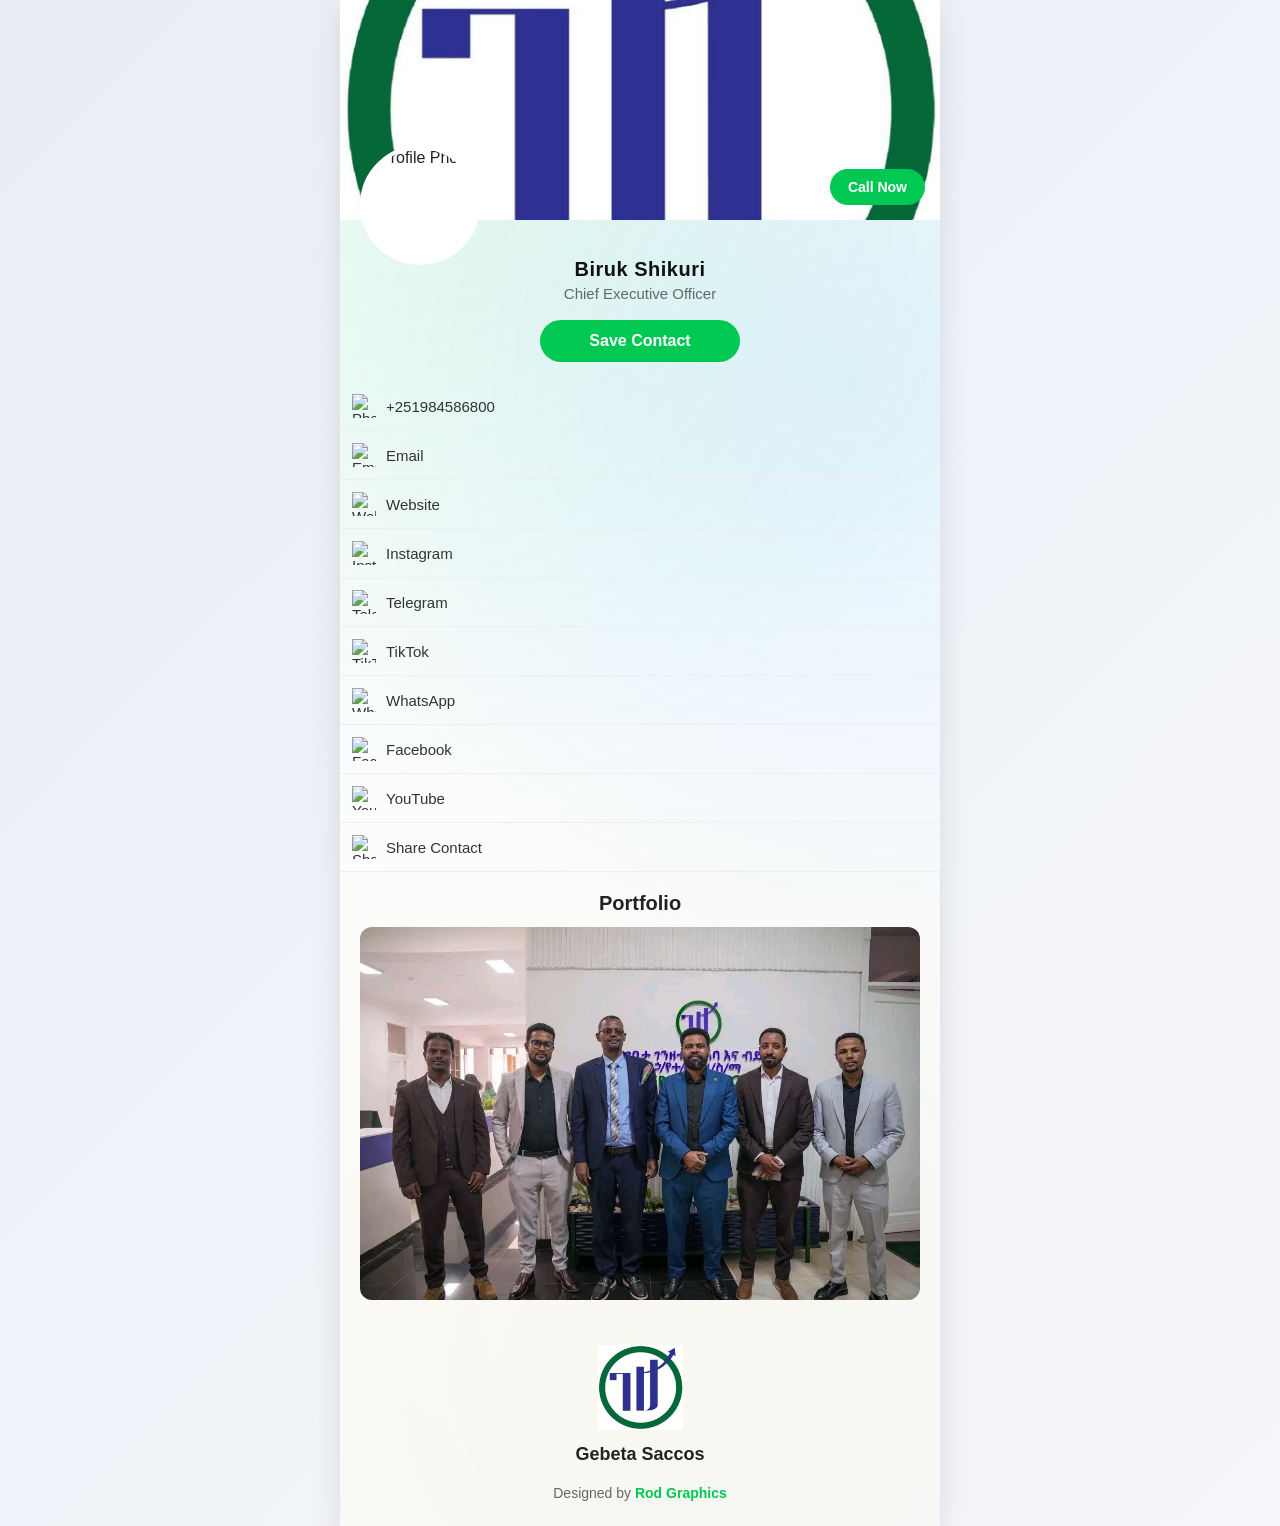
==== index2.html @ 53e9bac4 "initial commit" ====
<!DOCTYPE html>
<html lang="en">
<head>
  <meta charset="UTF-8" />
  <meta name="viewport" content="width=device-width, initial-scale=1.0" />

  <title>Gebeta Saccos</title>

  <!-- CSS -->
  <link rel="stylesheet" href="/style2.css" />

  <!-- Favicon -->
  <link rel="icon" href="favicon.ico" type="image/x-icon" />
</head>

<body>

  <!-- TOP BANNER -->
  <!-- <div class="promotion-banner">
    ✨ Want an NFC card like this?
    <a href="https://rodcards.com.et">Order yours now!</a>
  </div> -->

  <div class="container">

    <!-- COVER PHOTO -->
    <div class="cover-photo" id="coverPhoto">
      <img
        src="image/4.png"
        alt="Cover Photo"
        style="width:100%; height:100%; object-fit:cover;"
      />

      <img
        src="image/1.jpg"
        alt="Profile Photo"
        class="profile-img"
        id="profilePhoto"
        data-img="image/1.jpg"
      />

      <a href="tel:+251916131313" class="call-now">
        Call Now
      </a>
    </div>

    <!-- PROFILE INFO -->
    <!-- <div class="role">
      gebeta Saccos SACCOS Financial Cooperative
    </div> -->

    <div class="location job-description">
        Biruk Shikuri
    </div>

    <!-- <div class="location">
      Hawassa, Ethiopia
    </div> -->

    <div class="bio">
        Chief Executive Officer
    </div>

    <!-- SAVE CONTACT -->
    <a href="tel:+251984586800" class="save-contact-btn">
      Save Contact
    </a>

    <!-- CONTACT LINKS -->
    <div class="link-row">
      <a href="tel:+251984586800">
        <img src="https://img.icons8.com/ios-filled/50/26e07f/phone.png" alt="Phone">
        <span>+251984586800</span>
      </a>
    </div>

    <div class="link-row">
      <a href="info@gebetasacco.com">
        <img src="https://img.icons8.com/material-rounded/48/new-post.png" alt="Email">
        <span>Email</span>
      </a>
    </div>

    <div class="link-row">
      <a href="https://gebetasaccos.com/" target="_blank">
        <img src="https://img.icons8.com/color/48/internet--v1.png" alt="Website">
        <span>Website</span>
      </a>
    </div>

    <div class="link-row">
      <a href="https://www.instagram.com/reel/DZraP6jifHa/" target="_blank">
        <img src="https://img.icons8.com/fluency/48/instagram-new.png" alt="Instagram">
        <span>Instagram</span>
      </a>
    </div>

    <div class="link-row">
      <a href="https://t.me/GEBETASACCO" target="_blank">
        <img src="https://img.icons8.com/color/48/telegram-app--v1.png" alt="Telegram">
        <span>Telegram</span>
      </a>
    </div>

    <div class="link-row">
      <a href="https://www.tiktok.com/@gebetasaccosltd" target="_blank">
        <img src="https://img.icons8.com/fluency/48/tiktok.png" alt="TikTok">
        <span>TikTok</span>
      </a>
    </div>

    <div class="link-row">
      <a href="https://wa.me/" target="_blank">
        <img src="https://img.icons8.com/color/48/000000/whatsapp--v1.png" alt="WhatsApp">
        <span>WhatsApp</span>
      </a>
    </div>

    <div class="link-row">
      <a href="https://web.facebook.com/people/Gebeta-Sacco/pfbid0zSNKHsiY4v3XsQspHDUfstNKmZz2998vAR2B2VmdSAYkBWt6VbPFVcHTnpqBAWPkl" target="_blank">
        <img src="https://img.icons8.com/color/48/facebook-new.png" alt="Facebook">
        <span>Facebook</span>
      </a>
    </div>

    <div class="link-row">
      <a href="https://www.youtube.com/@GEBETASACCOS" target="_blank">
        <img src="https://img.icons8.com/color/48/youtube-play.png" alt="YouTube">
        <span>YouTube</span>
      </a>
    </div>

    <!-- SHARE BUTTON -->
    <div class="link-row">
      <button
        class="share-btn"
        data-name="Rod Ideas"
        data-phone="+251916131313"
        data-website="https://rodcards.com.et"
      >
        <img src="https://img.icons8.com/material-rounded/48/share.png" alt="Share">
        Share Contact
      </button>
    </div>

    <!-- BANK DETAILS -->
    <div class="banking-section">
      <!-- <button id="bankingBtn">
        Banking Details
      </button> -->

      <div class="bank-details" id="bankDetails">
        <p>
          <strong>Name:</strong>
          Gebeta Saccos 
        </p>

        <p>
          <strong>CBE Account Number:</strong>
          --------
        </p>

        <p>
          <strong>Awash Account Number:</strong>
          --------
        </p>
      </div>
    </div>

    <!-- PORTFOLIO -->
    <div class="portfolio-section">
      <h3>Portfolio</h3>

      <div class="portfolio-image">
        <a href="https://gebetasaccos.com/" target="_blank">
          <img src="image/5.png" alt="Portfolio">
        </a>
      </div>
    </div>

    <!-- BRANDING -->
    <div class="branding">
      <a href="index.html">
        <img src="image/4.png" alt="gebetasaccos Logo" class="logo">
      </a>

      <div class="brand-name">
        Gebeta Saccos 
      </div>

      <div class="brand-desc">
        Designed by
        <a href="https://rodcards.com.et" target="_blank">
          Rod Graphics
        </a>
      </div>
    </div>

    <!-- PROFILE MODAL -->
    <div class="modal" id="profileModal">
      <span class="close-btn" id="closeProfile">&times;</span>
      <img class="modal-content" id="profileModalImg" alt="Profile">
    </div>

  </div>

  <!-- JS -->
  <script src="/script.js"></script>

</body>
</html>
---- style2.css ----
/* RESET */
* {
    margin: 0;
    padding: 0;
    box-sizing: border-box;
    font-family: Arial, sans-serif;
  }
  
  /* BODY */
  body {
    background: linear-gradient(135deg, #e9eef5, #f5f6fa);
    color: #222;
    margin: 0;
    padding: 0;
  }
  
  /* TOP BANNER */
  .promotion-banner {
    background: #111;
    color: white;
    text-align: center;
    padding: 10px;
    font-size: 14px;
  }
  
  .promotion-banner a {
    color: #00ff99;
    text-decoration: none;
    font-weight: bold;
  }
  
  /* MAIN CARD */
  .container {
    max-width: 600px;
    margin: 0 auto;
  
    /* gradient texture background */
    background:
      radial-gradient(circle at 15% 10%, rgba(0, 200, 83, 0.10), transparent 45%),
      radial-gradient(circle at 85% 25%, rgba(0, 153, 255, 0.10), transparent 45%),
      radial-gradient(circle at 50% 90%, rgba(255, 200, 0, 0.05), transparent 50%),
      linear-gradient(135deg, #ffffff, #f7f9fc);
  
    /* ❗ removed rounding */
    border-radius: 0;
  
    box-shadow: 0 10px 30px rgba(0, 0, 0, 0.10);
    overflow: hidden;
  }
  
  /* COVER PHOTO */
  .cover-photo {
    position: relative;
    height: 220px;
    background: linear-gradient(135deg, #d9d9d9, #f0f0f0);
  }
  
  /* PROFILE IMAGE */
  .profile-img {
    width: 120px;
    height: 120px;
    border-radius: 50%;
    position: absolute;
    bottom: -45px;
    left: 20px;
    border: 4px solid #fff;
    background: #fff;
    object-fit: cover;
    z-index: 10;
  }
  
  /* CALL BUTTON */
  .call-now {
    position: absolute;
    right: 15px;
    bottom: 15px;
    background: #00c853;
    color: white;
    text-decoration: none;
    padding: 10px 18px;
    border-radius: 50px;
    font-size: 14px;
    font-weight: bold;
    z-index: 5;
    transition: 0.3s;
  }
  
  .call-now:hover {
    background: #00b248;
  }
  
  /* NAME */
  .location {
    text-align: center;
    margin-top: 38px;
    font-size: 20px;
    font-weight: 700;
    color: #111;
    letter-spacing: 0.5px;
  }
  
  /* JOB TITLE / BIO */
  .bio {
    text-align: center;
    margin-top: 4px;
    margin-bottom: 18px;
    color: #666;
    font-size: 15px;
    padding: 0 10px;
  }
  
  /* SAVE CONTACT */
  .save-contact-btn {
    display: block;
    width: 60%;
    max-width: 200px;
    margin: 10px auto 20px;
    padding: 12px 18px;
    background: #00c853;
    color: white;
    text-decoration: none;
    text-align: center;
    border-radius: 999px;
    font-weight: bold;
    transition: 0.3s ease;
  }
  
  .save-contact-btn:hover {
    background: #00b248;
    transform: translateY(-2px);
  }
  
  /* LINKS */
  .link-row {
    display: flex;
    align-items: center;
    padding: 12px;
    border-bottom: 1px solid #eee;
  }
  
  .link-row a,
  .share-btn {
    display: flex;
    gap: 10px;
    align-items: center;
    text-decoration: none;
    color: #333;
    width: 100%;
    font-size: 15px;
  }
  
  .link-row img,
  .share-btn img {
    width: 24px;
    height: 24px;
  }
  
  /* SHARE BUTTON */
  .share-btn {
    background: none;
    border: none;
    cursor: pointer;
  }
  
  /* BANK DETAILS */
  .bank-details {
    display: none;
    margin-top: 10px;
    background: #f1f1f1;
    padding: 12px;
    border-radius: 8px;
    text-align: left;
  }
  
  .bank-details p {
    margin-bottom: 8px;
  }
  
  /* PORTFOLIO */
  .portfolio-section {
    padding: 20px;
  }
  
  .portfolio-section h3 {
    text-align: center;
    margin-bottom: 12px;
    font-size: 20px;
  }
  
  .portfolio-image img {
    width: 100%;
    border-radius: 12px;
    display: block;
    transition: 0.3s;
  }
  
  .portfolio-image img:hover {
    transform: scale(1.02);
  }
  
  /* BRANDING */
  .branding {
    text-align: center;
    padding: 25px 20px;
  }
  
  .logo {
    width: 85px;
  }
  
  .brand-name {
    margin-top: 10px;
    font-size: 18px;
    font-weight: bold;
  }
  
  .brand-desc {
    margin-top: 20px;
    color: #666;
    font-size: 14px;
  }
  
  .brand-desc a {
    color: #00c853;
    text-decoration: none;
    font-weight: bold;
  }
  
  /* MODAL */
  .modal {
    display: none;
    position: fixed;
    z-index: 999;
    left: 0;
    top: 0;
    width: 100%;
    height: 100%;
    background: rgba(0, 0, 0, 0.85);
    justify-content: center;
    align-items: center;
  }
  
  .modal-content {
    max-width: 90%;
    max-height: 90%;
    border-radius: 10px;
  }
  
  .close-btn {
    position: absolute;
    top: 20px;
    right: 20px;
    font-size: 35px;
    color: white;
    cursor: pointer;
  }
  
  /* MOBILE */
  @media (max-width: 768px) {
    .cover-photo {
      height: 180px;
    }
  
    .profile-img {
      width: 100px;
      height: 100px;
      bottom: -40px;
      left: 15px;
    }
  
    .location {
      margin-top: 55px;
      font-size: 24px;
    }
  
    .bio {
      font-size: 14px;
    }
  
    .save-contact-btn {
      width: 85%;
    }
  }
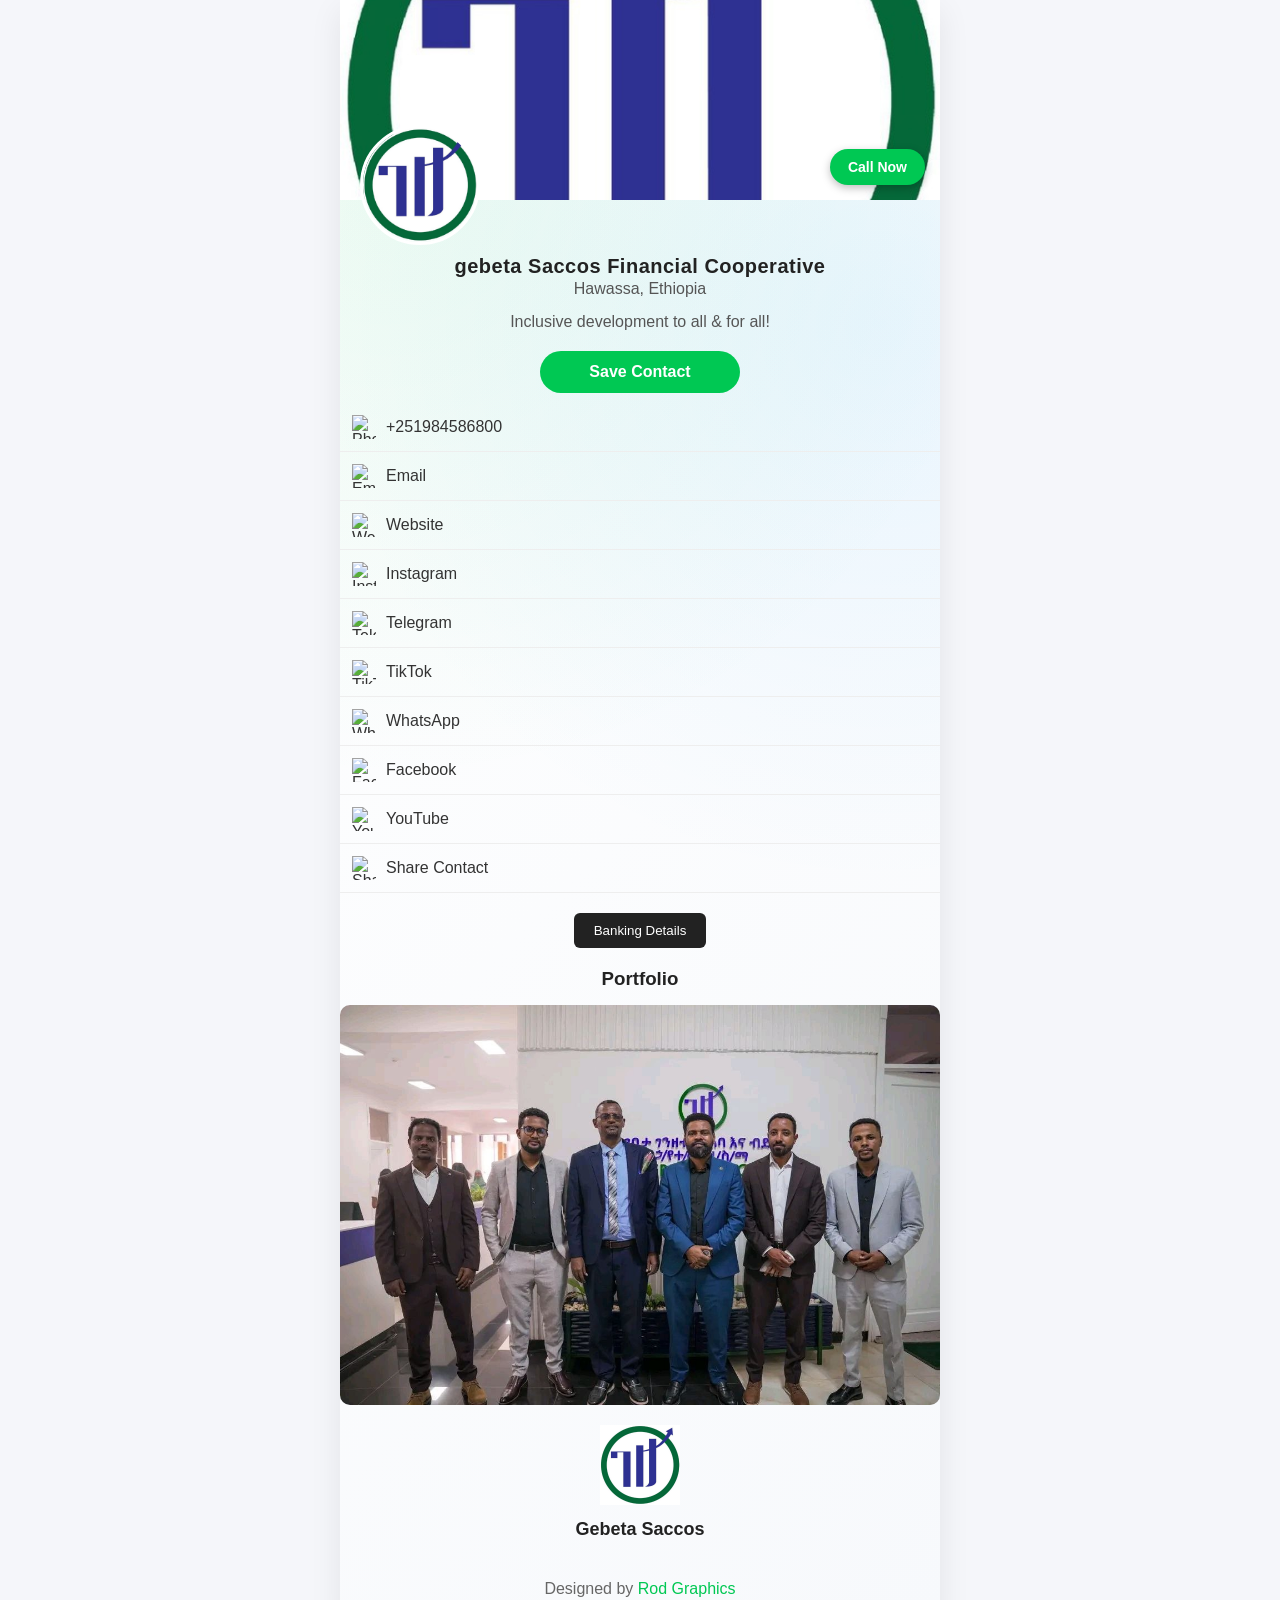
==== commit fe560f1d: "change 1" ====
--- a/index2.html
+++ b/index2.html
@@ -32,11 +32,11 @@
       />
 
       <img
-        src="image/1.jpg"
+        src="image/4.png"
         alt="Profile Photo"
         class="profile-img"
         id="profilePhoto"
-        data-img="image/1.jpg"
+        data-img="image/4.png"
       />
 
       <a href="tel:+251916131313" class="call-now">
@@ -50,15 +50,15 @@
     </div> -->
 
     <div class="location job-description">
-        Biruk Shikuri
-    </div>
-
-    <!-- <div class="location">
+      gebeta Saccos Financial Cooperative
+    </div>
+
+    <div class="location">
       Hawassa, Ethiopia
-    </div> -->
+    </div>
 
     <div class="bio">
-        Chief Executive Officer
+      Inclusive development to all & for all!
     </div>
 
     <!-- SAVE CONTACT -->
@@ -145,9 +145,9 @@
 
     <!-- BANK DETAILS -->
     <div class="banking-section">
-      <!-- <button id="bankingBtn">
+      <button id="bankingBtn">
         Banking Details
-      </button> -->
+      </button>
 
       <div class="bank-details" id="bankDetails">
         <p>
@@ -180,7 +180,7 @@
 
     <!-- BRANDING -->
     <div class="branding">
-      <a href="index.html">
+      <a href="index2.html">
         <img src="image/4.png" alt="gebetasaccos Logo" class="logo">
       </a>
 
@@ -208,4 +208,10 @@
   <script src="/script.js"></script>
 
 </body>
-</html>+</html>   
+   
+   
+   
+   
+   
+   
--- a/style2.css
+++ b/style2.css
@@ -8,10 +8,8 @@
   
   /* BODY */
   body {
-    background: linear-gradient(135deg, #e9eef5, #f5f6fa);
+    background: #f5f6fa;
     color: #222;
-    margin: 0;
-    padding: 0;
   }
   
   /* TOP BANNER */
@@ -29,30 +27,28 @@
     font-weight: bold;
   }
   
-  /* MAIN CARD */
+  /* MAIN CARD (WITH TEXTURE) */
   .container {
     max-width: 600px;
-    margin: 0 auto;
-  
-    /* gradient texture background */
+    margin: auto;
+  
     background:
-      radial-gradient(circle at 15% 10%, rgba(0, 200, 83, 0.10), transparent 45%),
-      radial-gradient(circle at 85% 25%, rgba(0, 153, 255, 0.10), transparent 45%),
-      radial-gradient(circle at 50% 90%, rgba(255, 200, 0, 0.05), transparent 50%),
+      radial-gradient(circle at 10% 10%, rgba(0, 200, 83, 0.08), transparent 40%),
+      radial-gradient(circle at 90% 20%, rgba(0, 153, 255, 0.08), transparent 40%),
       linear-gradient(135deg, #ffffff, #f7f9fc);
   
-    /* ❗ removed rounding */
+    /* REMOVED BORDER RADIUS (this was causing the rounded top/beginning) */
     border-radius: 0;
   
-    box-shadow: 0 10px 30px rgba(0, 0, 0, 0.10);
+    box-shadow: 0 10px 30px rgba(0, 0, 0, 0.08);
     overflow: hidden;
   }
   
-  /* COVER PHOTO */
+  /* COVER */
   .cover-photo {
     position: relative;
-    height: 220px;
-    background: linear-gradient(135deg, #d9d9d9, #f0f0f0);
+    height: 200px;
+    background: linear-gradient(135deg, #ddd, #eee);
   }
   
   /* PROFILE IMAGE */
@@ -63,71 +59,83 @@
     position: absolute;
     bottom: -45px;
     left: 20px;
-    border: 4px solid #fff;
-    background: #fff;
+    border: 3px solid white;
     object-fit: cover;
-    z-index: 10;
-  }
-  
-  /* CALL BUTTON */
+    background: white;
+  }
+  
+  /* TEXT (NO CONTENT CHANGE - ONLY SPACING FIX) */
+  
+  /* Company name */
+  .location.job-description {
+    text-align: center;
+    margin-top: 55px;
+    margin-bottom: 2px;
+    color: #222;
+    font-size: 20px;
+    font-weight: bold;
+    letter-spacing: 0.5px;
+  }
+  
+  /* City */
+  .location:not(.job-description) {
+    text-align: center;
+    margin-top: 0px;
+    margin-bottom: 15px;
+    color: #555;
+    font-size: 16px;
+  }
+  
+  /* BIO */
+  .bio {
+    text-align: center;
+    margin-top: 10px;
+    margin-bottom: 20px;
+    color: #555;
+    padding: 0 10px;
+    font-size: 16px;
+  }
+  
+  /* SAVE CONTACT BUTTON */
+  .save-contact-btn {
+    display: block;
+    text-align: center;
+    margin: 10px auto;
+    padding: 12px 18px;
+    width: 60%;
+    max-width: 200px;
+    background: #00c853;
+    color: white;
+    text-decoration: none;
+    border-radius: 999px;
+    font-weight: bold;
+    transition: 0.3s ease;
+  }
+  
+  .save-contact-btn:hover {
+    background: #00b248;
+    transform: translateY(-1px);
+  }
+  
+  /* CALL NOW BUTTON */
   .call-now {
     position: absolute;
+    bottom: 15px;
     right: 15px;
-    bottom: 15px;
+    display: inline-block;
+    padding: 10px 18px;
     background: #00c853;
     color: white;
     text-decoration: none;
-    padding: 10px 18px;
-    border-radius: 50px;
+    border-radius: 999px;
     font-size: 14px;
     font-weight: bold;
-    z-index: 5;
-    transition: 0.3s;
+    z-index: 10;
+    box-shadow: 0 3px 8px rgba(0, 0, 0, 0.25);
   }
   
   .call-now:hover {
     background: #00b248;
-  }
-  
-  /* NAME */
-  .location {
-    text-align: center;
-    margin-top: 38px;
-    font-size: 20px;
-    font-weight: 700;
-    color: #111;
-    letter-spacing: 0.5px;
-  }
-  
-  /* JOB TITLE / BIO */
-  .bio {
-    text-align: center;
-    margin-top: 4px;
-    margin-bottom: 18px;
-    color: #666;
-    font-size: 15px;
-    padding: 0 10px;
-  }
-  
-  /* SAVE CONTACT */
-  .save-contact-btn {
-    display: block;
-    width: 60%;
-    max-width: 200px;
-    margin: 10px auto 20px;
-    padding: 12px 18px;
-    background: #00c853;
-    color: white;
-    text-decoration: none;
-    text-align: center;
-    border-radius: 999px;
-    font-weight: bold;
-    transition: 0.3s ease;
-  }
-  
-  .save-contact-btn:hover {
-    background: #00b248;
-    transform: translateY(-2px);
   }
   
   /* LINKS */
@@ -138,104 +146,120 @@
     border-bottom: 1px solid #eee;
   }
   
-  .link-row a,
-  .share-btn {
+  .link-row a {
     display: flex;
     gap: 10px;
     align-items: center;
     text-decoration: none;
     color: #333;
     width: 100%;
-    font-size: 15px;
-  }
-  
-  .link-row img,
+  }
+  
+  .link-row img {
+    width: 24px;
+    height: 24px;
+  }
+  
+  /* SHARE BUTTON */
+  .share-btn {
+    display: flex;
+    align-items: center;
+    gap: 10px;
+    width: 100%;
+    background: none;
+    border: none;
+    cursor: pointer;
+    font-size: 16px;
+    color: #333;
+  }
+  
   .share-btn img {
     width: 24px;
     height: 24px;
   }
   
-  /* SHARE BUTTON */
-  .share-btn {
-    background: none;
+  /* BANK SECTION */
+  .banking-section {
+    text-align: center;
+    margin: 20px;
+  }
+  
+  #bankingBtn {
+    padding: 10px 20px;
+    background: #222;
+    color: white;
     border: none;
     cursor: pointer;
-  }
-  
-  /* BANK DETAILS */
+    border-radius: 6px;
+  }
+  
   .bank-details {
     display: none;
     margin-top: 10px;
     background: #f1f1f1;
-    padding: 12px;
-    border-radius: 8px;
-    text-align: left;
-  }
-  
-  .bank-details p {
-    margin-bottom: 8px;
+    padding: 10px;
+    border-radius: 6px;
   }
   
   /* PORTFOLIO */
   .portfolio-section {
-    padding: 20px;
+    width: 100%;
+    margin-top: 20px;
   }
   
   .portfolio-section h3 {
     text-align: center;
-    margin-bottom: 12px;
-    font-size: 20px;
+    margin-bottom: 15px;
+  }
+  
+  .portfolio-image {
+    width: 100%;
+    overflow: hidden;
   }
   
   .portfolio-image img {
     width: 100%;
-    border-radius: 12px;
     display: block;
-    transition: 0.3s;
-  }
-  
-  .portfolio-image img:hover {
-    transform: scale(1.02);
+    object-fit: cover;
+    border-radius: 10px;
+    cursor: pointer;
   }
   
   /* BRANDING */
   .branding {
     text-align: center;
-    padding: 25px 20px;
+    padding: 20px;
   }
   
   .logo {
-    width: 85px;
+    width: 80px;
   }
   
   .brand-name {
+    font-size: 18px;
+    font-weight: bold;
     margin-top: 10px;
-    font-size: 18px;
-    font-weight: bold;
   }
   
   .brand-desc {
-    margin-top: 20px;
+    margin-top: 40px;
     color: #666;
-    font-size: 14px;
   }
   
   .brand-desc a {
     color: #00c853;
     text-decoration: none;
-    font-weight: bold;
   }
   
   /* MODAL */
   .modal {
     display: none;
     position: fixed;
-    z-index: 999;
+    top: 0;
     left: 0;
-    top: 0;
     width: 100%;
     height: 100%;
-    background: rgba(0, 0, 0, 0.85);
+    background: rgba(0, 0, 0, 0.8);
     justify-content: center;
     align-items: center;
   }
@@ -243,14 +267,13 @@
   .modal-content {
     max-width: 90%;
     max-height: 90%;
-    border-radius: 10px;
   }
   
   .close-btn {
     position: absolute;
     top: 20px;
     right: 20px;
-    font-size: 35px;
+    font-size: 30px;
     color: white;
     cursor: pointer;
   }
@@ -265,12 +288,15 @@
       width: 100px;
       height: 100px;
       bottom: -40px;
-      left: 15px;
-    }
-  
-    .location {
-      margin-top: 55px;
-      font-size: 24px;
+    }
+  
+    .location.job-description {
+      margin-top: 45px;
+    }
+  
+    .location:not(.job-description) {
+      margin-top: 0;
+      font-size: 22px;
     }
   
     .bio {
@@ -280,4 +306,6 @@
     .save-contact-btn {
       width: 85%;
     }
-  }+  }
+
+
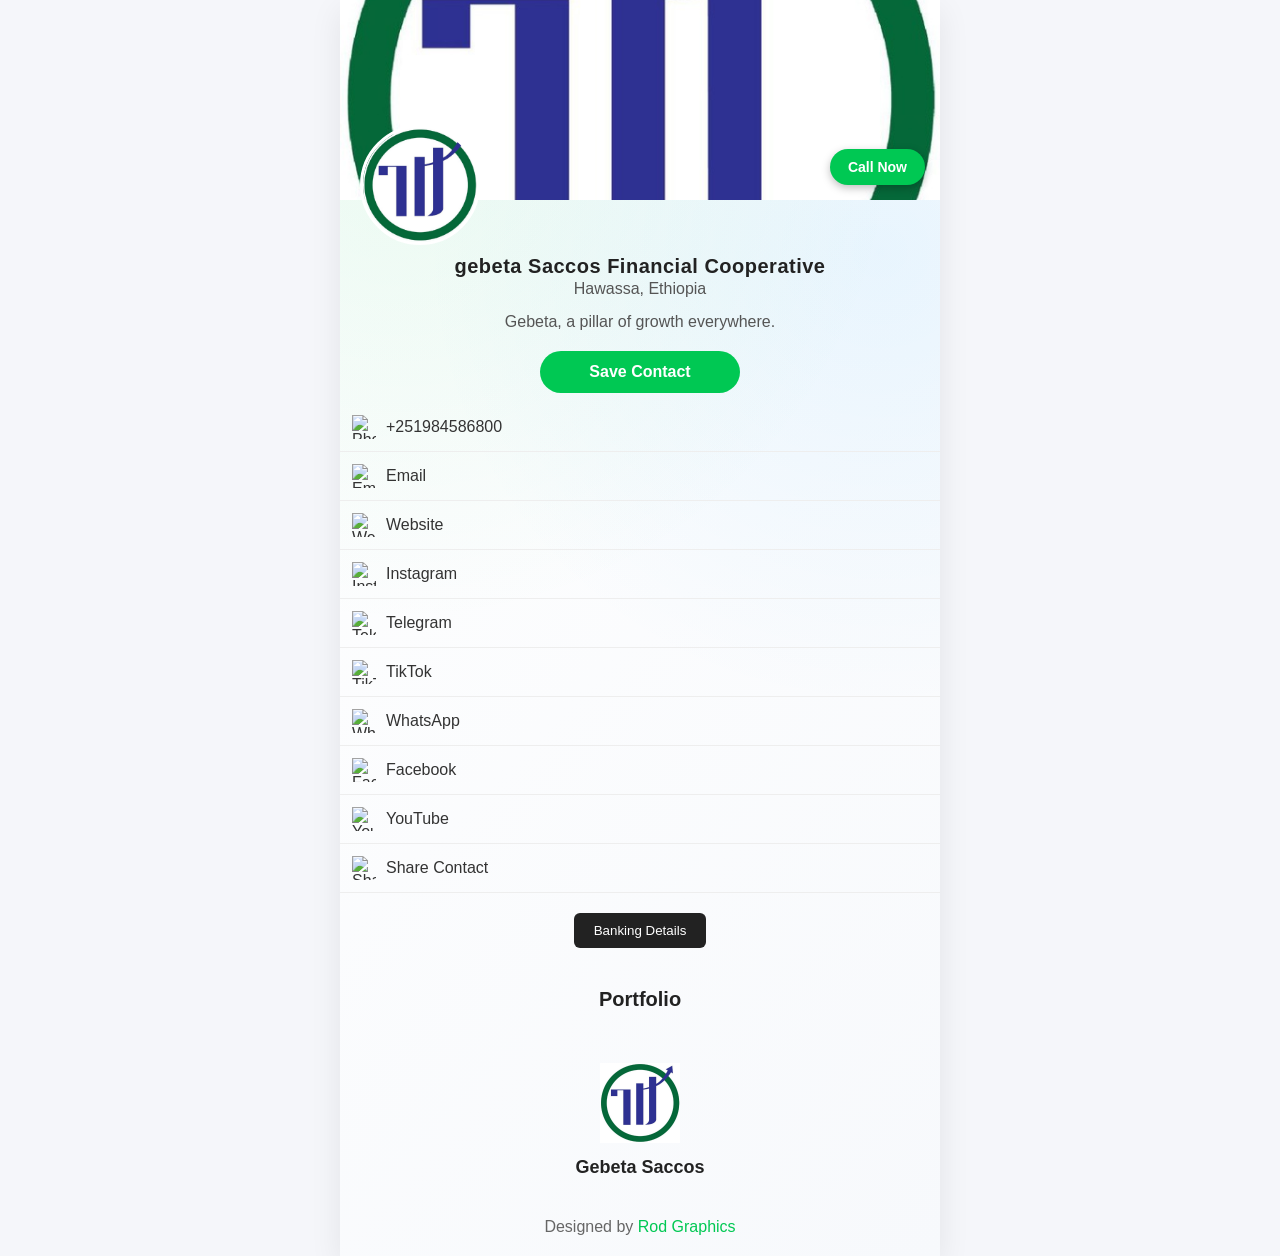
==== commit c0cd9514: "change 2" ====
--- a/index2.html
+++ b/index2.html
@@ -10,7 +10,7 @@
   <link rel="stylesheet" href="/style2.css" />
 
   <!-- Favicon -->
-  <link rel="icon" href="favicon.ico" type="image/x-icon" />
+  <link rel="icon" type="image/png" href="image/4.png" />
 </head>
 
 <body>
@@ -45,10 +45,6 @@
     </div>
 
     <!-- PROFILE INFO -->
-    <!-- <div class="role">
-      gebeta Saccos SACCOS Financial Cooperative
-    </div> -->
-
     <div class="location job-description">
       gebeta Saccos Financial Cooperative
     </div>
@@ -58,7 +54,7 @@
     </div>
 
     <div class="bio">
-      Inclusive development to all & for all!
+      Gebeta, a pillar of growth everywhere.
     </div>
 
     <!-- SAVE CONTACT -->
@@ -75,7 +71,7 @@
     </div>
 
     <div class="link-row">
-      <a href="info@gebetasacco.com">
+      <a href="mailto:info@gebetasacco.com">
         <img src="https://img.icons8.com/material-rounded/48/new-post.png" alt="Email">
         <span>Email</span>
       </a>
@@ -150,32 +146,51 @@
       </button>
 
       <div class="bank-details" id="bankDetails">
-        <p>
-          <strong>Name:</strong>
-          Gebeta Saccos 
-        </p>
-
-        <p>
-          <strong>CBE Account Number:</strong>
-          --------
-        </p>
-
-        <p>
-          <strong>Awash Account Number:</strong>
-          --------
-        </p>
+        <p><strong>Name:</strong> Gebeta Saccos</p>
+        <p><strong>CBE Account Number:</strong> --------</p>
+        <p><strong>Awash Account Number:</strong> --------</p>
       </div>
     </div>
 
     <!-- PORTFOLIO -->
     <div class="portfolio-section">
+
       <h3>Portfolio</h3>
 
-      <div class="portfolio-image">
-        <a href="https://gebetasaccos.com/" target="_blank">
-          <img src="image/5.png" alt="Portfolio">
-        </a>
-      </div>
+      <div class="portfolio-slider">
+
+        <div class="portfolio-image">
+          <a href="https://gebetasaccos.com/" target="_blank">
+            <img src="image/2.JPG" alt="">
+          </a>
+        </div>
+
+        <div class="portfolio-image">
+          <a href="https://gebetasaccos.com/" target="_blank">
+            <img src="image/6.jpg" alt="">
+          </a>
+        </div>
+
+        <div class="portfolio-image">
+          <a href="https://gebetasaccos.com/" target="_blank">
+            <img src="image/7.jpg" alt="">
+          </a>
+        </div>
+
+        <div class="portfolio-image">
+          <a href="https://gebetasaccos.com/" target="_blank">
+            <img src="image/8.jpg" alt="">
+          </a>
+        </div>
+
+        <div class="portfolio-image">
+          <a href="https://gebetasaccos.com/" target="_blank">
+            <img src="image/13.jpg" alt="">
+          </a>
+        </div>
+
+      </div>
+
     </div>
 
     <!-- BRANDING -->
@@ -185,7 +200,7 @@
       </a>
 
       <div class="brand-name">
-        Gebeta Saccos 
+        Gebeta Saccos
       </div>
 
       <div class="brand-desc">
@@ -208,10 +223,4 @@
   <script src="/script.js"></script>
 
 </body>
-</html>   
-   
-   
-   
-   
-   
-   +</html>
--- a/style2.css
+++ b/style2.css
@@ -201,28 +201,25 @@
     border-radius: 6px;
   }
   
-  /* PORTFOLIO */
-  .portfolio-section {
-    width: 100%;
-    margin-top: 20px;
+  /* .portfolio-section {
+    padding: 20px;
   }
   
   .portfolio-section h3 {
     text-align: center;
-    margin-bottom: 15px;
-  }
-  
-  .portfolio-image {
-    width: 100%;
-    overflow: hidden;
+    margin-bottom: 12px;
+    font-size: 20px;
   }
   
   .portfolio-image img {
     width: 100%;
+    border-radius: 12px;
     display: block;
-    object-fit: cover;
-    border-radius: 10px;
-    cursor: pointer;
+    transition: 0.3s;
+  }
+  
+  .portfolio-image img:hover {
+    transform: scale(1.02);
   }
   
   /* BRANDING */
@@ -250,7 +247,103 @@
     color: #00c853;
     text-decoration: none;
   }
-  
+   /* =======================
+   PORTFOLIO SECTION
+======================= */
+
+   .portfolio-section {
+    padding: 20px;
+  }
+  
+  .portfolio-section h3 {
+    text-align: center;
+    margin-bottom: 12px;
+    font-size: 20px;
+  }
+  
+  /* Slider frame */
+  .portfolio-slider {
+    position: relative;
+    width: 100%;
+    overflow: hidden;
+  }
+  
+  /* Slide item */
+  .portfolio-image {
+    position: absolute;
+    width: 100%;
+    top: 0;
+    left: 100%;
+    opacity: 0;
+  
+    animation: portfolioSlide 25s infinite;
+  }
+  
+  /* Image */
+  .portfolio-image img {
+    width: 100%;
+    border-radius: 12px;
+    display: block;
+    object-fit: contain;
+  
+    transition: 0.3s;
+  }
+  
+  .portfolio-image img:hover {
+    transform: scale(1.02);
+  }
+  
+  /* Delay timing */
+  .portfolio-image:nth-child(1) {
+    position: relative;
+    animation-delay: 0s;
+  }
+  
+  .portfolio-image:nth-child(2) {
+    animation-delay: 5s;
+  }
+  
+  .portfolio-image:nth-child(3) {
+    animation-delay: 10s;
+  }
+  
+  .portfolio-image:nth-child(4) {
+    animation-delay: 15s;
+  }
+  
+  .portfolio-image:nth-child(5) {
+    animation-delay: 20s;
+  }
+  
+  /* SLIDER ANIMATION */
+  @keyframes portfolioSlide {
+    0% {
+      left: 100%;
+      opacity: 0;
+    }
+  
+    8% {
+      left: 0;
+      opacity: 1;
+    }
+  
+    28% {
+      left: 0;
+      opacity: 1;
+    }
+  
+    36% {
+      left: -100%;
+      opacity: 0;
+    }
+  
+    100% {
+      left: -100%;
+      opacity: 0;
+    }
+  }
+  
+
   /* MODAL */
   .modal {
     display: none;
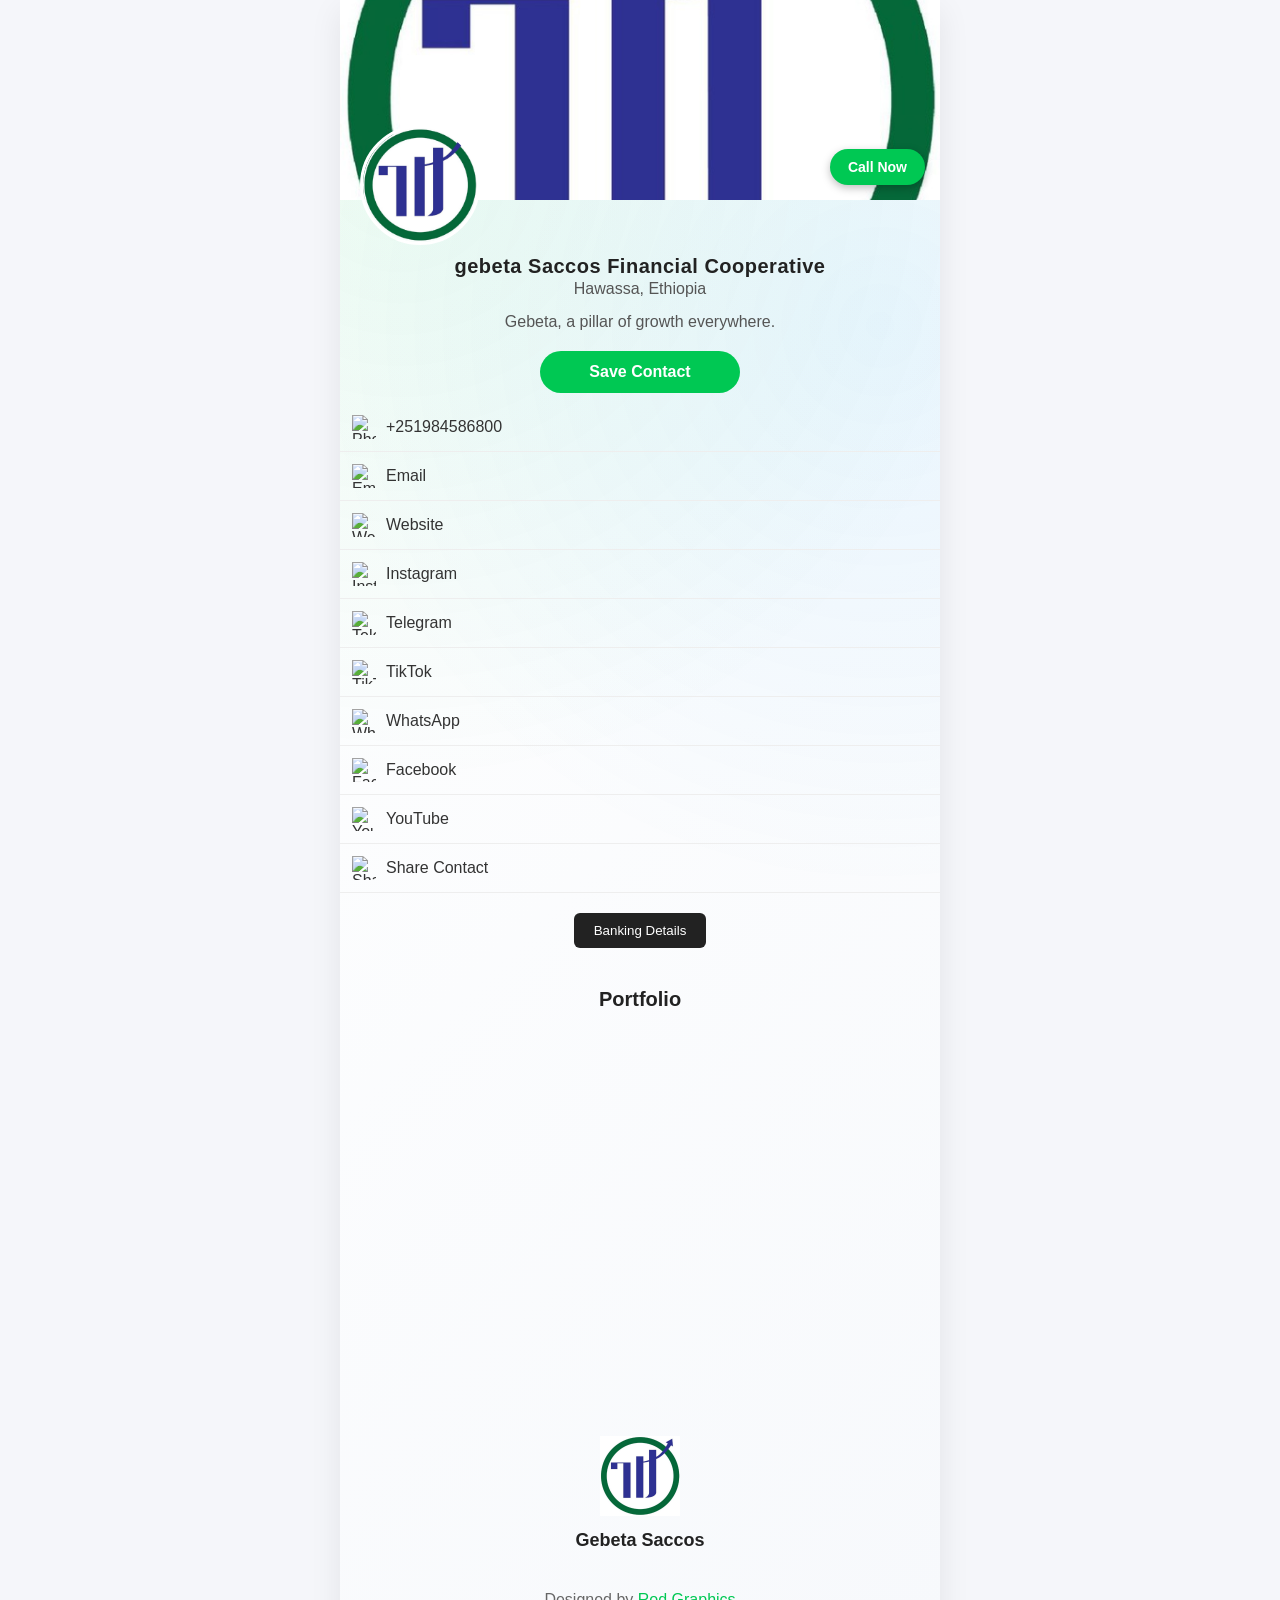
==== commit 613f1bd0: "change 4" ====
--- a/index2.html
+++ b/index2.html
@@ -39,7 +39,7 @@
         data-img="image/4.png"
       />
 
-      <a href="tel:+251916131313" class="call-now">
+      <a href="tel:+251984586800" class="call-now">
         Call Now
       </a>
     </div>
